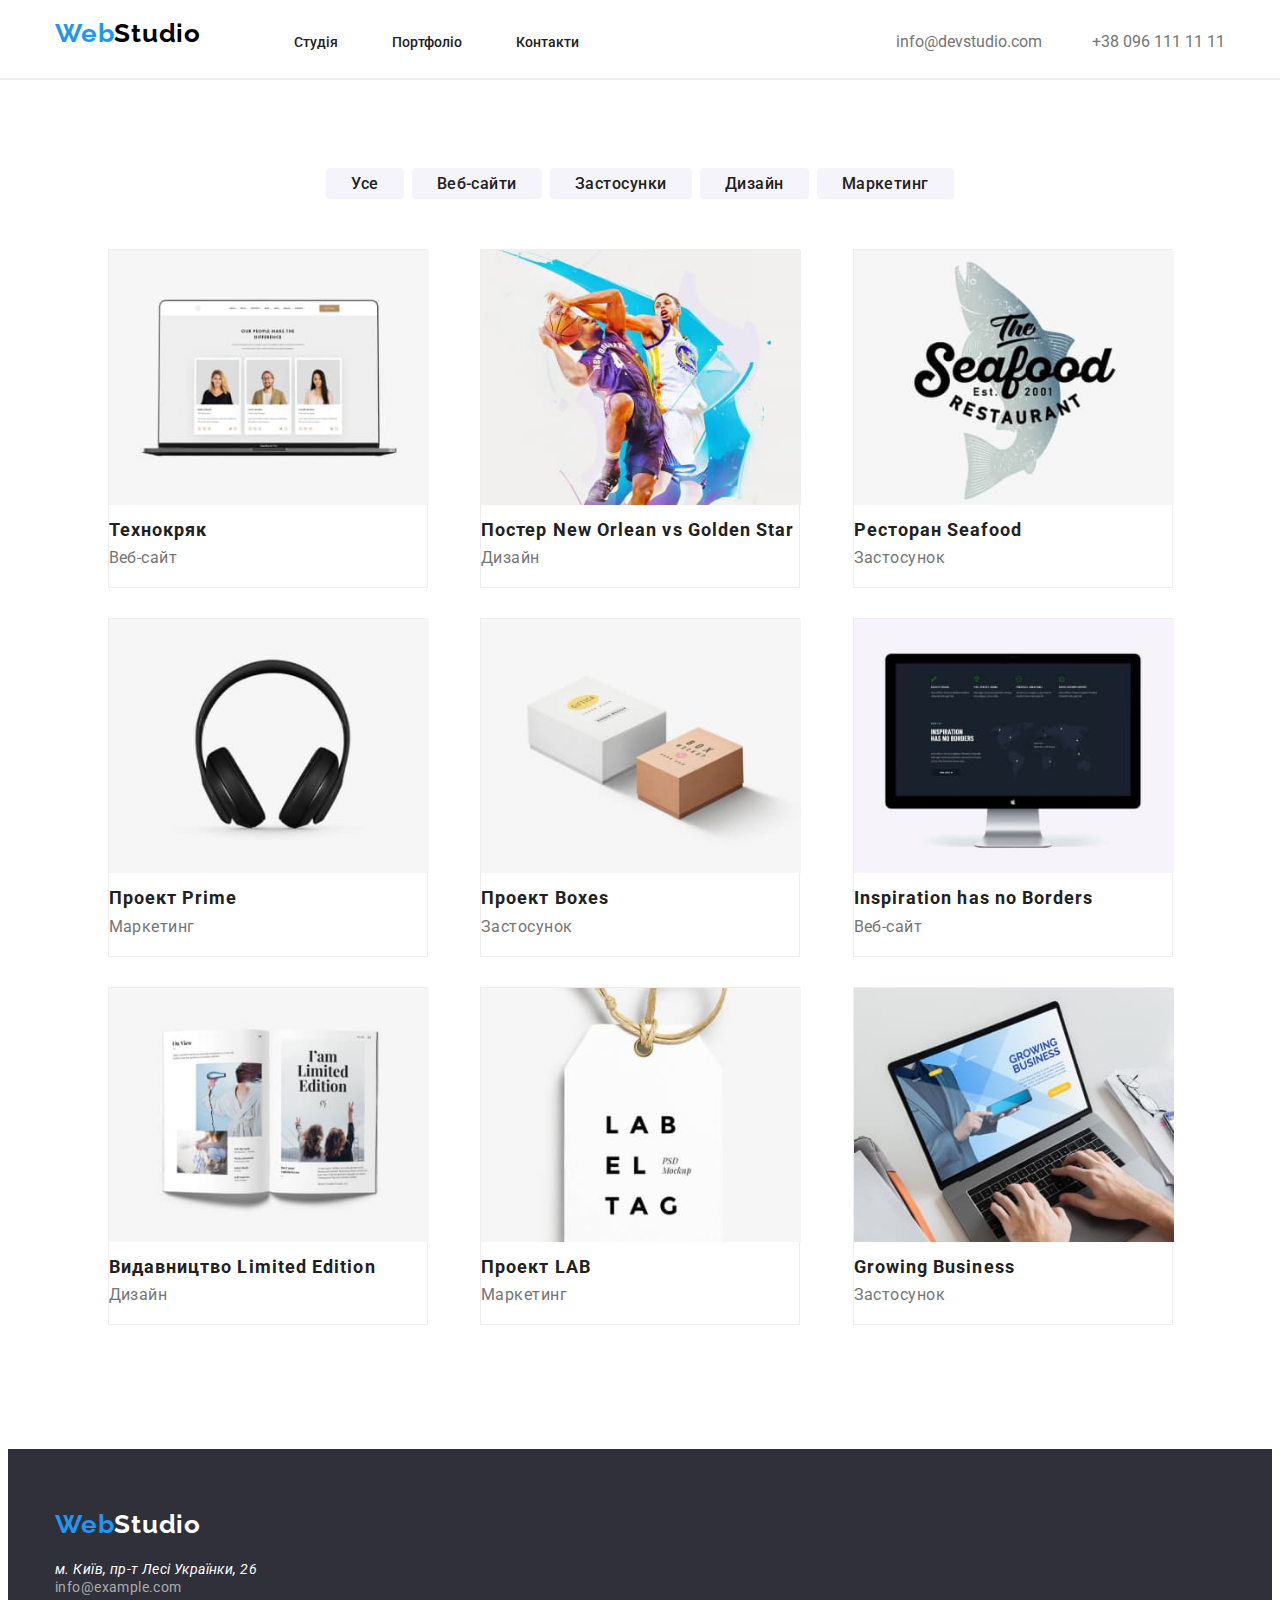
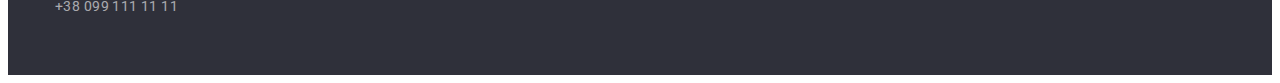
==== portfolio.html @ fb96a98a "add files" ====
<!DOCTYPE html>
<html lang="en">
<head>
    <meta charset="UTF-8">
    <meta http-equiv="X-UA-Compatible" content="IE=edge">
    <meta name="viewport" content="width=device-width, initial-scale=1.0">
    <title>Portfolio</title>
    <link href="https://fonts.googleapis.com/css2?family=Raleway:wght@700&family=Roboto:wght@400;500;700;900&display=swap" rel="stylesheet">
    <link rel="stylesheet" href="style.css">
</head>
<body>
    <!-- Шапка -->
    <header class="page-header">
        <div class="container header-nav">
            <a href="./" class="logo"><span class="logo-span">Web</span>Studio</a>
            <nav>
            <ul class="nav-list">
                <li class="list-item"><a href="./" class="nav-link">Студія</a></li>
                <li class="list-item"><a href="./portfolio.html" rel="noopener noreferer" class="nav-link">Портфоліо</a></li>
                <li class="list-item"><a href="" class="nav-link">Контакти</a></li>
            </ul>
        </nav>

        <ul class="link-list">
            <li class="list-link-item"><a href="mailto:info@devstudio.com" class="info">info@devstudio.com</a></li>
            <li class="list-link-item"><a href="tel:+380961111111" class="info">+38 096 111 11 11</a></li>
        </ul>
        <hr class="line">
    </div>   
    </header>

    <main>
        <!-- Посилання -->
        <section>
            <div class="filt_div container">
                <ul class="filter">
                    <li class="li-button"><a href="portfolio.html" class="link-text">Усе</a></li>
                    <li class="li-button"><a href="web-sait.html" class="link-text">Веб-сайти</a></li>
                    <li class="li-button"><a href="zastosunku.html" class="link-text">Застосунки</a></li>
                    <li class="li-button"><a href="duzain.html" class="link-text">Дизайн</a></li>
                    <li class="li-button"><a href="marketung.html" class="link-text">Маркетинг</a></li>
                </ul>
            </div>
        </section>
        <!-- Картинки -->
        <section class="seciton">
            <div class="container">
                <ul class="examples">
                    <li class="portfolio_li"><a href="">
                            <img src="portfolio/noutbook.jpg" alt="img" class="portfolio_image">
                            <p class="items-descritption">Технокряк</p>
                            <p class="portfolio-description">Веб-сайт</p>
                        </a>
                    </li>
                    <li class="portfolio_li"><a href="">
                        <img src="portfolio/kartuna.jpg" alt="img" class="portfolio_image">
                            <p class="items-descritption">Постер New Orlean vs Golden Star</p>
                            <p class="portfolio-description">Дизайн</p>
                        </a>
                    </li>
                    <li class="portfolio_li"><a href="">
                        <img src="portfolio/seafood.jpg" alt="img" class="portfolio_image">
                            <p class="items-descritption">Ресторан Seafood</p>
                            <p class="portfolio-description">Застосунок</p>
                        </a>
                    </li>
                    <li class="portfolio_li"><a href="">
                        <img src="portfolio/navushnuki.jpg" alt="img" class="portfolio_image">
                            <p class="items-descritption">Проект Prime</p>
                            <p class="portfolio-description">Маркетинг</p>
                        </a>
                    </li>
                    <li class="portfolio_li"><a href="">
                        <img src="portfolio/korobku.jpg" alt="img" class="portfolio_image">
                            <p class="items-descritption">Проект Boxes</p>
                            <p class="portfolio-description">Застосунок</p>
                        </a>
                    </li>
                    <li class="portfolio_li"><a href="">
                        <img src="portfolio/monitor.jpg" alt="img" class="portfolio_image">
                            <p class="items-descritption">Inspiration has no Borders</p>
                            <p class="portfolio-description">Веб-сайт</p>
                        </a>
                    </li>
                    <li class="portfolio_li"><a href="">
                        <img src="portfolio/knuga.jpg" alt="img" class="portfolio_image">
                            <p class="items-descritption">Видавництво Limited Edition</p>
                            <p class="portfolio-description">Дизайн</p>
                        </a>
                    </li>
                    <li class="portfolio_li"><a href="">
                        <img src="portfolio/labeltag.jpg" alt="img" class="portfolio_image">
                            <p class="items-descritption">Проект LAB</p>
                            <p class="portfolio-description">Маркетинг</p>
                        </a>
                    </li>
                    <li class="portfolio_li"><a href="">
                        <img src="portfolio/noutbook2.jpg" alt="img" class="portfolio_image">
                            <p class="items-descritption">Growing Business</p>
                            <p class="portfolio-description">Застосунок</p>
                        </a>
                    </li>
                </ul> 
            </div>           
        </section>
        
    </main>

    <!-- Підвал -->
    <footer class="footer_port">
        <div class="container">
            <a href="" class="logofooter"><span class="logo-span">Web</span>Studio</a>
        <address class="address">м. Київ, пр-т Лесі Українки, 26</address>
        <ul>
            <li><a href="mailto:info@example.com" class="footer-link">info@example.com</a></li>
            <li><a href="tel:+380961111111" class="footer-link">+38 099 111 11 11</a></li>
        </ul>
        </div>
    </footer>
</body>
</html>
---- style.css ----
html{
    box-sizing: border-box;
}

*,
*::before,
*::after{
    box-sizing: inherit;
}

:root{
    --primary-color: #212121;
    --text-color: #757575;
    --secondary-color: #FFFFFF;
    --secondary-link-color: rgba(255, 255, 255, 0.6);
    --accent-color: #2196F3;
    --grey: #F5F4FA;
    --svg: #AFB1B8;
}

/* header */

.logo{
    color: #000000;
    font-family: Raleway, sans-serif;
    font-weight: 700;
    font-size: 26px;
    line-height: 1.2;
    letter-spacing: 0.03em;
    margin-top: 10px;
    margin-bottom: 25px;

}
.logo-span,
.nav-link:hover,
.nav-link:focus,
.info:hover,
.info:focus
{
    color: var(--accent-color);
}

.nav-link{
    color: var(--primary-color);
    font-family: Roboto, sans-serif;
    font-weight: 500;
    font-size: 14px;
    line-height: 1.2;
    
}

.list-item{
    color: var(--text-color) ;
    margin-right: 54px;

}

.list-item:last-child{
    margin-right: 0;
}

/* Hero-section */

.hero-section{
    background-color: #2F303A;
    padding-bottom: 200px;
    padding-top: 200px;
    text-align: center;
    background-image: linear-gradient(
        to right,
        rgba(47, 48, 58, 0.4),
        rgba(47, 48, 58, 0.4)
    ),
    url(./img/background.jpg);
    background-position: center;
    background-size: cover;
    background-repeat: no-repeat;
}

.hero-title{
    color: var(--secondary-color);
    font-family: Roboto, sans-serif;
    font-weight: 900;
    font-size: 44px;
    line-height: 1.2;
    margin-right: auto;
    margin-left: auto;
    margin-bottom: 30px;
    letter-spacing: 0.06em;
}

.nav-list{
    list-style: none;
    display: flex;
    margin-left: 93px;
}

.head-title{
    color: var(--primary-color);
    font-family: Roboto, sans-serif;
    font-weight: 700;
    font-size: 14px;
    line-height: 1.2;
    letter-spacing: 0.03em;
}

.names{
    color: var(--primary-color);
    font-family: Roboto, sans-serif;
    font-weight: 500;
    font-size: 16px;
    line-height: 1.2;
    letter-spacing: 0.03em;
    margin-bottom: 10px;
}

.items-descritption{
    color: var(--primary-color);
    font-family: Roboto, sans-serif;
    font-weight: 700;
    font-size: 18px;
    line-height: 1.2px;
    letter-spacing: 0.06em;
    margin-top: 20px;
}

.h2-title{
    color: var(--primary-color);
    font-family: Roboto, sans-serif;
    font-weight: 700;
    font-size: 36px;
    line-height: 1.2;
    text-align: center;
    letter-spacing: 0.03em;
    margin-bottom: 50px;
    }

.description{
    color: var(--text-color);
    font-family: Roboto, sans-serif;
    font-weight: 400;
    font-size: 16px;
    line-height: 1.2;
    letter-spacing: 0.03em;
    margin-bottom: 16px;
}

.features-description{
    color: var(--text-color);
    font-family: Roboto, sans-serif;
    font-weight: 400;
    font-weight: 400;
    font-size: 14px;
    line-height: 1.2;
    letter-spacing: 0.03em;
}

.address{
    color: var(--secondary-color);
    font-family: Roboto, sans-serif;
    font-weight: 400;
    font-size: 14px;
    line-height: 1.2;
    margin-top: 20px;
    letter-spacing: 0.03em;
}

.footer{
    background-color: #2F303A;
    padding-top: 60px;
    padding-bottom: 60px;
}

.footer_div{
    display: flex;
}

.footer_port{
    background-color: #2F303A;
    padding-top: 60px;
    padding-bottom: 60px;
    margin-top: 94px;
}

.footer-link{
    color: var(--secondary-link-color);
    font-family: Roboto, sans-serif;
    font-weight: 400;
    font-size: 14px;
    line-height: 1.2;
    margin-top: 9px;
    letter-spacing: 0.03em;
}

.button{
    background-color: var(--accent-color);
    color: var(--secondary-color);
    font-family: Roboto, sans-serif;
    font-weight: 700;
    font-size: 16px;
    line-height: 1.2;
    text-align: center;
    border: none;
    border-radius: 4px;
    min-width: 200px;
    height: 50px;
    display: inline-block;
    padding: 10px 25px;
    box-shadow: 0px 4px 4px rgb(0 0 0 / 15%);
    letter-spacing: 0.06em;
}

body{
    color: var(--text-color);
    background-color: #FFFFFF;
    font-family: roboto, sans-serif;
}

a{
    text-decoration: none;
}

ul{
    list-style: none;
    margin: 0;
    padding: 0;
}

.logofooter{
    color: var(--secondary-color);
    font-family: Raleway, sans-serif;
    font-weight: 700;
    font-size: 26px;
    line-height: 1.2;
    letter-spacing: 0.03em;
}

.team{
    background-color: #F5F4FA;
}

.container{
    width: 1200px;
    margin-right: auto;
    margin-left: auto;
    padding-left: 15px;
    padding-right: 15px;
    margin-top: 0px;
}

h1,
h2,
h3,
p,
ul{
    margin-top: 0;
}

.section{
    padding-top: 94px;
    padding-bottom: 94px;
    margin-top: 0;
    margin-bottom: 0;
}

.header-nav, 
.link-list
{
    display: flex;
    align-items: center;
    justify-content: flex-start;
}

.nav-list{
    display: flex;
}

.link-list li + li{
    margin-left: 50px;
}

.link-list{
    margin-left: auto;
}

.header-nav{
    margin-bottom: 0;

}

.features{
    display: flex;
    justify-content: space-between;
}

.features-item{
    width: 270px;
}

.images{
    display: flex;
    justify-content: center;
}



.visually-hidden {
    position: absolute;
    width: 1px;
    height: 1px;
    border: 0;
    margin: -1px;
    padding: 0;
    clip: rect(0 0 0 0);
    overflow: hidden;
  } 

.image{
    width: 370px;
}

.image_li:not(:last-child){
    margin-right: 30px;
}

.people{
    display: flex;
}

.team_card{
    background-color: #FFFFFF;
    box-shadow: 0px 2px 1px 0px #00000033;
    box-shadow: 0px 1px 1px 0px #00000024;
    box-shadow: 0px 1px 3px 0px #0000001F;
    text-align: center;
    border-radius: 0px 0px 4px 4px;
    width: 270px;
    padding-bottom: 30px;
}

.team_card:not(:last-child){
    margin-right: 30px;
}

.team-img{
    width: 270px;
    height: 260px;
    margin-bottom: 30px;
}

.line{
position: absolute;
width: 100%;
height: 0px;
left: 0px;
top: 70px;
border: 0.5px solid #ECECEC;
}

.filter{
    display: flex;
    justify-content: center;
}

.filt_div{
    display: flex;
    justify-content: center;
    margin-top: 94px;
}

.portfolio_image{
    width: 320px;
}

.portfolio-description{
    color: var(--text-color);
    font-family: Roboto, sans-serif;
    font-weight: 400;
    font-size: 16px;
    line-height: 1.2;
    letter-spacing: 0.03em;
    margin-bottom: 20px;
}

.portfolio_li{
    border: 1px solid #EEEEEE;
    width: 320px;
    margin-bottom: 30px;
}

.examples{
    display: flex;
    flex-wrap: wrap;
    justify-content: space-evenly;
}

.link-text:hover,
.link-text:focus
{
    background-color: var(--accent-color);
    color: var(--secondary-color);
}

.link-text{
    color: var(--primary-color);
    font-family: Roboto, sans-serif;
    font-weight: 500;
    font-size: 16px;
    line-height: 1.2;
    letter-spacing: 0.03em;
    display: inline-block;
    border-radius: 4px;
    padding: 6px 25px;
    background-color: #F5F4FA;
    margin-bottom: 50px;
    min-width: 73px;
}

.li-button:not(:last-child){
    margin-right: 8px;
}

.features-icon{
    background-color: var(--grey);
    width: 270px;
    height: 120px;
    display: flex;
    justify-content: center;
    align-items: center;
    margin-bottom: 30px;
}

.info{
    display: flex;
    align-items: center;
    color: var(--text-color);
}

.nav-icons{
    margin-right: 10px;
    fill: currentColor;
}

.link-list .info:hover,
.link-list .info:focus
{
    fill: var(--accent-color);
}

.social-network-list{
    display: flex;
    justify-content: center;
}

.social-li:not(:last-child){
    margin-right: 10px;
}

.klientu{
    display: flex;
}

.klient-a{
    width: 170px;
    height: 90px;
    border: 1px solid var(--svg);
    border-radius: 4px;
    display: flex;
    justify-content: center;
    align-items: center;
    fill: var(--svg);
}

.klient-a:hover
{
    fill: var(--accent-color);
    border: 1px solid var(--accent-color);
}

.klient-li:not(:last-child){
    margin-right: 30px;
}

.social-link{
    display: inline-flex;
    align-items: center;
    justify-content: center;
    width: 44px;
    height: 44px;
    border-radius: 50%;
}

.social-link:hover,
.social-link:focus
{
    fill: var(--secondary-color);
    background-color: var(--accent-color);
}

.social-link{
    fill: var(--svg);
}

.footer-icons{
    display: flex;
}

.join{
    margin-left: 70px;
    margin-top: 12px;
}

.join h3{
    font-family: Roboto, sans-serif;
    font-weight: 700;
    font-size: 14px;
    line-height: 1.2;
    letter-spacing: 0.03em;
    color: var(--secondary-color);
}

.footer-icon{
    fill: var(--secondary-color);
}

.footer-social-link{
    display: inline-flex;
    align-items: center;
    justify-content: center;
    width: 44px;
    height: 44px;
    border-radius: 50%;
    background-color: rgba(255, 255, 255, 0.1);;
}

.footer-social-link:hover{
    background-color: var(--accent-color);
}
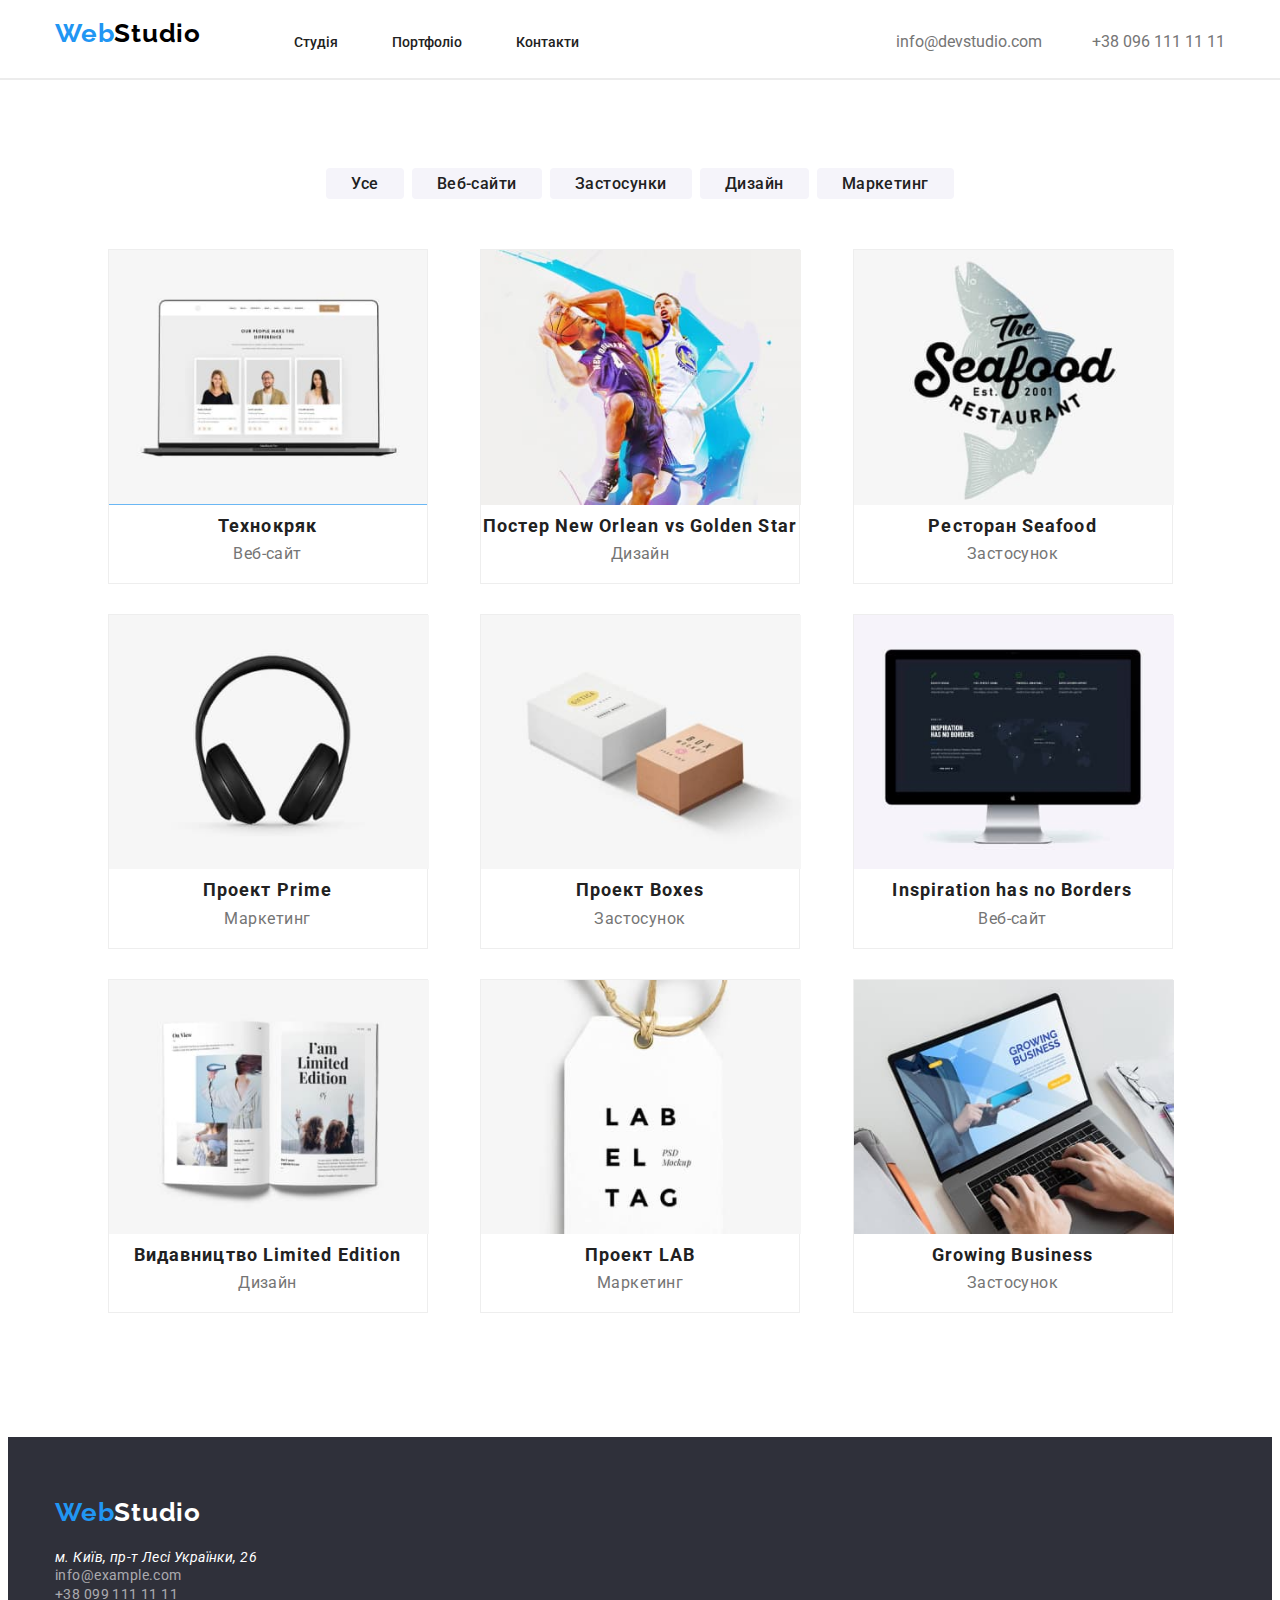
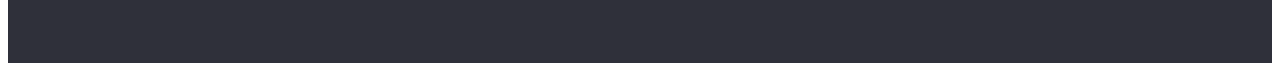
==== commit cdd26263: "add hover for cards" ====
--- a/portfolio.html
+++ b/portfolio.html
@@ -46,25 +46,39 @@
         <section class="seciton">
             <div class="container">
                 <ul class="examples">
-                    <li class="portfolio_li"><a href="">
-                            <img src="portfolio/noutbook.jpg" alt="img" class="portfolio_image">
-                            <p class="items-descritption">Технокряк</p>
-                            <p class="portfolio-description">Веб-сайт</p>
+                    <li class="portfolio_li">
+                        <a href="" class="link-thumb">
+                            <div class="img-thumb">
+                                <img src="portfolio/noutbook.jpg" alt="img" class="portfolio_image">
+                                <div class="overlay">
+                                    <p>Технокрик це сучасний майданчик поширення коронавірусу. 
+                                        Компанії використовують цю платформу для цифрового шпигунства та атак на захищені сервери конкурентів.
+                                    </p>
+                                </div>
+                            </div>
+
+                            <div class="link-div">
+                                <p class="items-descritption">Технокряк</p>
+                                <p class="portfolio-description">Веб-сайт</p>
+                            </div>
                         </a>
                     </li>
-                    <li class="portfolio_li"><a href="">
+                    <li class="portfolio_li">
+                        <a href="">
                         <img src="portfolio/kartuna.jpg" alt="img" class="portfolio_image">
                             <p class="items-descritption">Постер New Orlean vs Golden Star</p>
                             <p class="portfolio-description">Дизайн</p>
                         </a>
                     </li>
-                    <li class="portfolio_li"><a href="">
+                    <li class="portfolio_li">
+                        <a href="">
                         <img src="portfolio/seafood.jpg" alt="img" class="portfolio_image">
                             <p class="items-descritption">Ресторан Seafood</p>
                             <p class="portfolio-description">Застосунок</p>
                         </a>
                     </li>
-                    <li class="portfolio_li"><a href="">
+                    <li class="portfolio_li">
+                        <a href="">
                         <img src="portfolio/navushnuki.jpg" alt="img" class="portfolio_image">
                             <p class="items-descritption">Проект Prime</p>
                             <p class="portfolio-description">Маркетинг</p>
@@ -76,25 +90,29 @@
                             <p class="portfolio-description">Застосунок</p>
                         </a>
                     </li>
-                    <li class="portfolio_li"><a href="">
+                    <li class="portfolio_li">
+                        <a href="">
                         <img src="portfolio/monitor.jpg" alt="img" class="portfolio_image">
                             <p class="items-descritption">Inspiration has no Borders</p>
                             <p class="portfolio-description">Веб-сайт</p>
                         </a>
                     </li>
-                    <li class="portfolio_li"><a href="">
+                    <li class="portfolio_li">
+                        <a href="">
                         <img src="portfolio/knuga.jpg" alt="img" class="portfolio_image">
                             <p class="items-descritption">Видавництво Limited Edition</p>
                             <p class="portfolio-description">Дизайн</p>
                         </a>
                     </li>
-                    <li class="portfolio_li"><a href="">
+                    <li class="portfolio_li">
+                        <a href="">
                         <img src="portfolio/labeltag.jpg" alt="img" class="portfolio_image">
                             <p class="items-descritption">Проект LAB</p>
                             <p class="portfolio-description">Маркетинг</p>
                         </a>
                     </li>
-                    <li class="portfolio_li"><a href="">
+                    <li class="portfolio_li">
+                        <a href="">
                         <img src="portfolio/noutbook2.jpg" alt="img" class="portfolio_image">
                             <p class="items-descritption">Growing Business</p>
                             <p class="portfolio-description">Застосунок</p>
--- a/style.css
+++ b/style.css
@@ -89,6 +89,38 @@
     letter-spacing: 0.06em;
 }
 
+/* Модальне вікно */
+
+.backdrop{
+    position: fixed;
+    top: 0;
+    left: 0;
+    width: 100%;
+    height: 100%;
+    background-color: rgba(0, 0, 0, 0.2);
+}
+
+.modal{
+    position: absolute;
+    top: 50%;
+    left: 50%;
+    width: 528px;
+    height: 581px;
+    background-color: var(--secondary-color);
+    transform: translate(-50%, -50%);
+}
+
+.modal-button{
+    position: absolute;
+    background-image: url(./img/close.svg);
+    width: 30px;
+    height: 30px;
+    top: 8px;
+    right: 8px;
+    border: none;
+    background-color: var(--secondary-color);
+}
+
 .nav-list{
     list-style: none;
     display: flex;
@@ -122,6 +154,7 @@
     line-height: 1.2px;
     letter-spacing: 0.06em;
     margin-top: 20px;
+    text-align: center;
 }
 
 .h2-title{
@@ -369,7 +402,9 @@
 }
 
 .portfolio_image{
+    display: block;
     width: 320px;
+    overflow: hidden;
 }
 
 .portfolio-description{
@@ -380,12 +415,17 @@
     line-height: 1.2;
     letter-spacing: 0.03em;
     margin-bottom: 20px;
+    text-align: center;
 }
 
 .portfolio_li{
     border: 1px solid #EEEEEE;
     width: 320px;
     margin-bottom: 30px;
+}
+
+.portfolio_li:hover{
+    box-shadow: 0px 1px 1px rgba(0, 0, 0, 0.12), 0px 4px 4px rgba(0, 0, 0, 0.06), 1px 4px 6px rgba(0, 0, 0, 0.16);
 }
 
 .examples{
@@ -456,11 +496,11 @@
     margin-right: 10px;
 }
 
-.klientu{
-    display: flex;
-}
-
-.klient-a{
+.customers-list{
+    display: flex;
+}
+
+.customer-a{
     width: 170px;
     height: 90px;
     border: 1px solid var(--svg);
@@ -471,13 +511,13 @@
     fill: var(--svg);
 }
 
-.klient-a:hover
+.customer-a:hover
 {
     fill: var(--accent-color);
     border: 1px solid var(--accent-color);
 }
 
-.klient-li:not(:last-child){
+.customer-li:not(:last-child){
     margin-right: 30px;
 }
 
@@ -535,4 +575,40 @@
 
 .footer-social-link:hover{
     background-color: var(--accent-color);
+}
+
+/* Оверлей на карточках */
+
+.img-thumb{
+    position: relative;
+    overflow: hidden;
+}
+
+.overlay{
+    position: absolute;
+    width: 100%;
+    height: 100%;
+    top: 0;
+    left: 0;
+
+    background-color: rgba(33, 150, 243, 0.9);
+
+    padding: 35px 15px;
+    margin: 0;
+
+    font-family: Roboto, sans-serif;
+    font-weight: 400;
+    font-size: 18px;
+    line-height: 1.5;
+    letter-spacing: 0.03em;
+    color: var(--secondary-color);
+    text-align: center;
+
+    transform: translateY(100%);
+    transition: transform 250ms cubic-bezier(0.4, 0, 0.2, 1);
+}
+
+.link-thumb:hover .overlay,
+.link-thumb:focus .overlay{
+    transform: translateY(0);
 }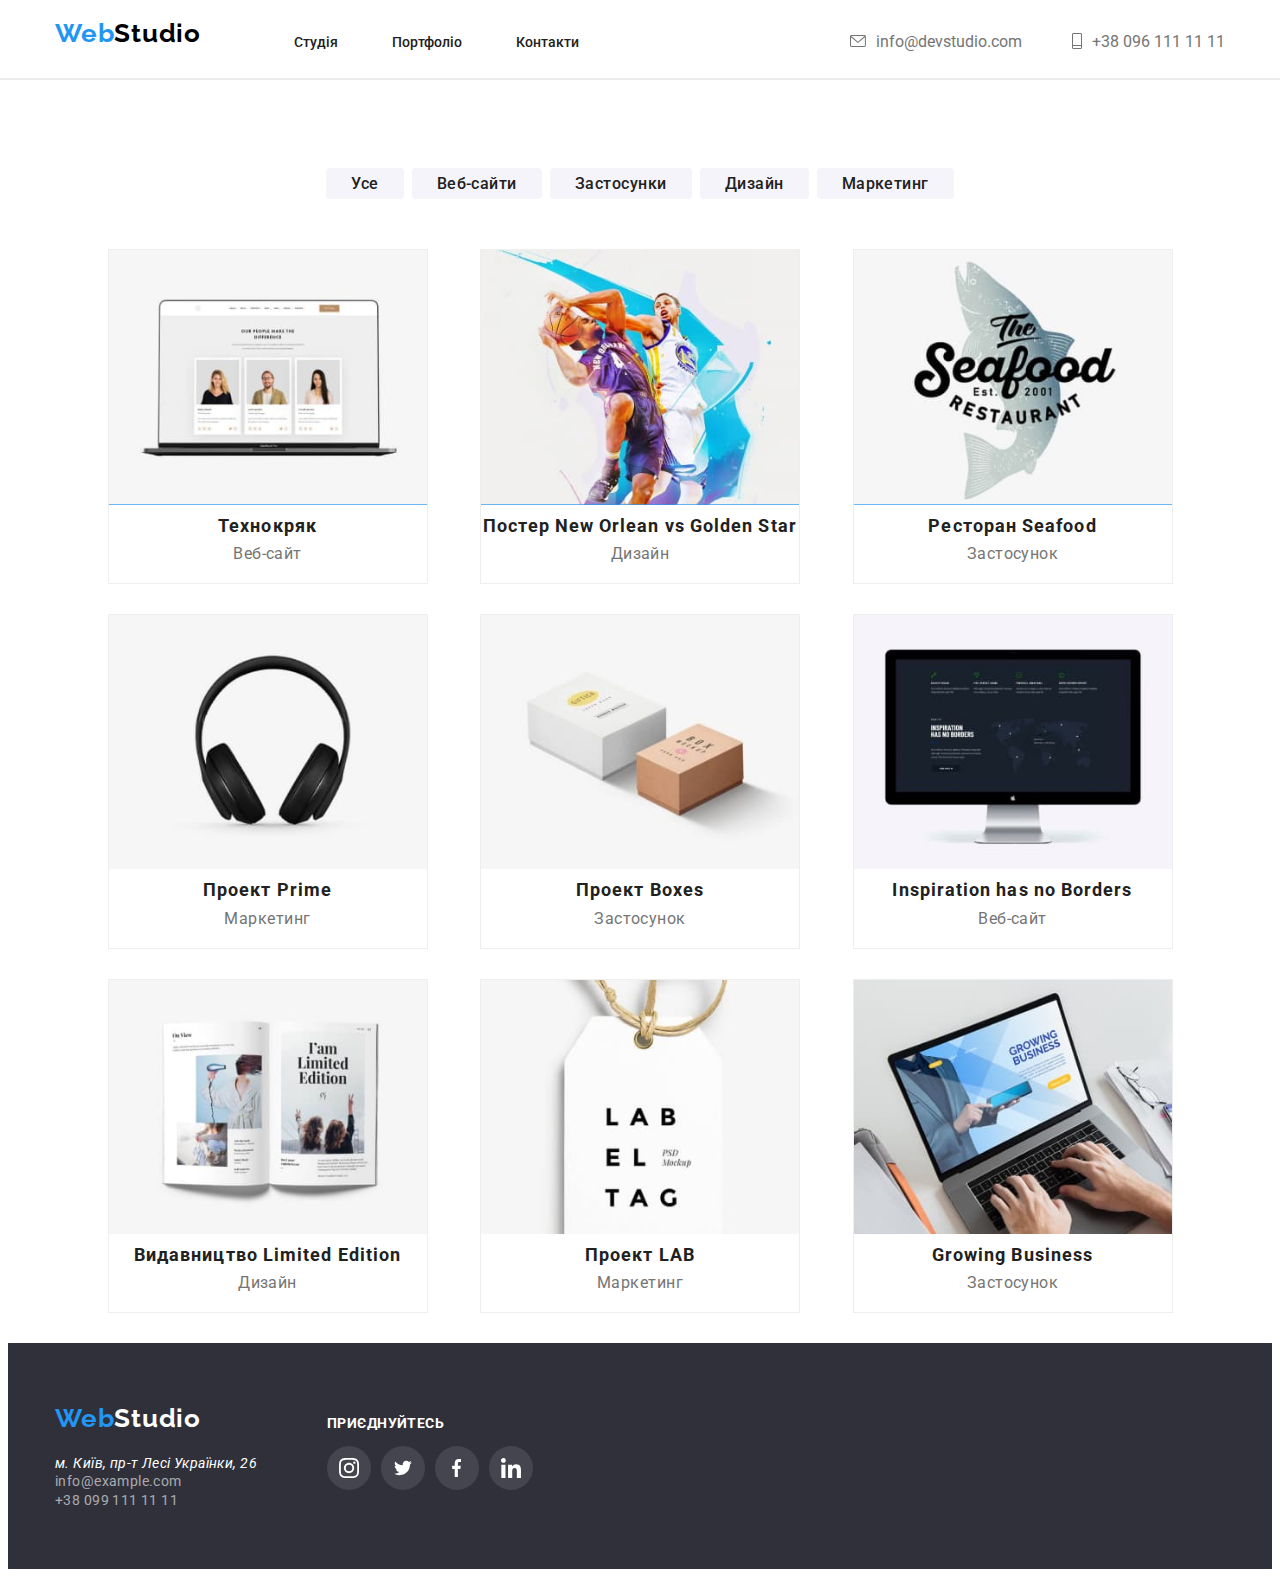
==== commit 4ad99614: "Update portfolio.html" ====
--- a/portfolio.html
+++ b/portfolio.html
@@ -13,7 +13,7 @@
     <header class="page-header">
         <div class="container header-nav">
             <a href="./" class="logo"><span class="logo-span">Web</span>Studio</a>
-            <nav>
+            <nav class="navigation">
             <ul class="nav-list">
                 <li class="list-item"><a href="./" class="nav-link">Студія</a></li>
                 <li class="list-item"><a href="./portfolio.html" rel="noopener noreferer" class="nav-link">Портфоліо</a></li>
@@ -22,8 +22,20 @@
         </nav>
 
         <ul class="link-list">
-            <li class="list-link-item"><a href="mailto:info@devstudio.com" class="info">info@devstudio.com</a></li>
-            <li class="list-link-item"><a href="tel:+380961111111" class="info">+38 096 111 11 11</a></li>
+            <li class="list-link-item">
+                <a href="mailto:info@devstudio.com" class="info">
+                <svg class="nav-icons" width="16" height="12">
+                    <use href="/img/icons.svg#icon-mail"></use>
+                </svg>
+                info@devstudio.com</a>
+            </li>
+            <li class="list-link-item">
+                <a href="tel:+380961111111" class="info">
+                <svg class="nav-icons" width="10" height="16">
+                    <use href="/img/icons.svg#icon-phone"></use>
+                </svg>
+                +38 096 111 11 11</a>
+            </li>
         </ul>
         <hr class="line">
     </div>   
@@ -56,64 +68,119 @@
                                     </p>
                                 </div>
                             </div>
-
-                            <div class="link-div">
-                                <p class="items-descritption">Технокряк</p>
-                                <p class="portfolio-description">Веб-сайт</p>
-                            </div>
-                        </a>
-                    </li>
-                    <li class="portfolio_li">
-                        <a href="">
-                        <img src="portfolio/kartuna.jpg" alt="img" class="portfolio_image">
+                            <p class="items-descritption">Технокряк</p>
+                            <p class="portfolio-description">Веб-сайт</p>
+                        </a>
+                    </li>
+                    <li class="portfolio_li">
+                        <a href="" class="link-thumb">
+                            <div class="img-thumb">
+                                <img src="portfolio/kartuna.jpg" alt="img" class="portfolio_image">
+                                <div class="overlay">
+                                    <p>Технокрик це сучасний майданчик поширення коронавірусу. 
+                                        Компанії використовують цю платформу для цифрового шпигунства та атак на захищені сервери конкурентів.
+                                    </p>
+                                </div>
+                            </div>
                             <p class="items-descritption">Постер New Orlean vs Golden Star</p>
                             <p class="portfolio-description">Дизайн</p>
                         </a>
                     </li>
                     <li class="portfolio_li">
-                        <a href="">
-                        <img src="portfolio/seafood.jpg" alt="img" class="portfolio_image">
+                        <a href="" class="link-thumb">
+                            <div class="img-thumb">
+                                <img src="portfolio/seafood.jpg" alt="img" class="portfolio_image">
+                                <div class="overlay">
+                                    <p>Технокрик це сучасний майданчик поширення коронавірусу. 
+                                        Компанії використовують цю платформу для цифрового шпигунства та атак на захищені сервери конкурентів.
+                                    </p>
+                                </div>
+                            </div>
+                            
                             <p class="items-descritption">Ресторан Seafood</p>
                             <p class="portfolio-description">Застосунок</p>
                         </a>
                     </li>
                     <li class="portfolio_li">
-                        <a href="">
-                        <img src="portfolio/navushnuki.jpg" alt="img" class="portfolio_image">
+                        <a href="" class="link-thumb">
+                            <div class="img-thumb">
+                                <img src="portfolio/navushnuki.jpg" alt="img" class="portfolio_image">
+                                <div class="overlay">
+                                    <p>Технокрик це сучасний майданчик поширення коронавірусу. 
+                                        Компанії використовують цю платформу для цифрового шпигунства та атак на захищені сервери конкурентів.
+                                    </p>
+                                </div>
+                            </div>
                             <p class="items-descritption">Проект Prime</p>
                             <p class="portfolio-description">Маркетинг</p>
                         </a>
                     </li>
-                    <li class="portfolio_li"><a href="">
-                        <img src="portfolio/korobku.jpg" alt="img" class="portfolio_image">
+                    <li class="portfolio_li">
+                        <a href="" class="link-thumb">
+                            <div class="img-thumb">
+                                <img src="portfolio/korobku.jpg" alt="img" class="portfolio_image">
+                                <div class="overlay">
+                                    <p>Технокрик це сучасний майданчик поширення коронавірусу. 
+                                        Компанії використовують цю платформу для цифрового шпигунства та атак на захищені сервери конкурентів.
+                                    </p>
+                                </div>
+                            </div>
                             <p class="items-descritption">Проект Boxes</p>
                             <p class="portfolio-description">Застосунок</p>
                         </a>
                     </li>
                     <li class="portfolio_li">
-                        <a href="">
-                        <img src="portfolio/monitor.jpg" alt="img" class="portfolio_image">
+                        <a href="" class="link-thumb">
+                            <div class="img-thumb">
+                                <img src="portfolio/monitor.jpg" alt="img" class="portfolio_image">
+                                <div class="overlay">
+                                    <p>Технокрик це сучасний майданчик поширення коронавірусу. 
+                                        Компанії використовують цю платформу для цифрового шпигунства та атак на захищені сервери конкурентів.
+                                    </p>
+                                </div>
+                            </div>
                             <p class="items-descritption">Inspiration has no Borders</p>
                             <p class="portfolio-description">Веб-сайт</p>
                         </a>
                     </li>
                     <li class="portfolio_li">
-                        <a href="">
-                        <img src="portfolio/knuga.jpg" alt="img" class="portfolio_image">
+                        <a href="" class="link-thumb">
+                            <div class="img-thumb">
+                                <img src="portfolio/knuga.jpg" alt="img" class="portfolio_image">
+                                <div class="overlay">
+                                    <p>Технокрик це сучасний майданчик поширення коронавірусу. 
+                                        Компанії використовують цю платформу для цифрового шпигунства та атак на захищені сервери конкурентів.
+                                    </p>
+                                </div>
+                            </div>
                             <p class="items-descritption">Видавництво Limited Edition</p>
                             <p class="portfolio-description">Дизайн</p>
                         </a>
                     </li>
                     <li class="portfolio_li">
-                        <a href="">
-                        <img src="portfolio/labeltag.jpg" alt="img" class="portfolio_image">
+                        <a href="" class="link-thumb">
+                            <div class="img-thumb">
+                                <img src="portfolio/labeltag.jpg" alt="img" class="portfolio_image">
+                                <div class="overlay">
+                                    <p>Технокрик це сучасний майданчик поширення коронавірусу. 
+                                        Компанії використовують цю платформу для цифрового шпигунства та атак на захищені сервери конкурентів.
+                                    </p>
+                                </div>
+                            </div>
                             <p class="items-descritption">Проект LAB</p>
                             <p class="portfolio-description">Маркетинг</p>
                         </a>
                     </li>
                     <li class="portfolio_li">
-                        <a href="">
-                        <img src="portfolio/noutbook2.jpg" alt="img" class="portfolio_image">
+                        <a href="" class="link-thumb">
+                            <div class="img-thumb">
+                                <img src="portfolio/noutbook2.jpg" alt="img" class="portfolio_image">
+                                <div class="overlay">
+                                    <p>Технокрик це сучасний майданчик поширення коронавірусу. 
+                                        Компанії використовують цю платформу для цифрового шпигунства та атак на захищені сервери конкурентів.
+                                    </p>
+                                </div>
+                            </div>
                             <p class="items-descritption">Growing Business</p>
                             <p class="portfolio-description">Застосунок</p>
                         </a>
@@ -125,14 +192,26 @@
     </main>
 
     <!-- Підвал -->
-    <footer class="footer_port">
-        <div class="container">
-            <a href="" class="logofooter"><span class="logo-span">Web</span>Studio</a>
-        <address class="address">м. Київ, пр-т Лесі Українки, 26</address>
-        <ul>
-            <li><a href="mailto:info@example.com" class="footer-link">info@example.com</a></li>
-            <li><a href="tel:+380961111111" class="footer-link">+38 099 111 11 11</a></li>
-        </ul>
+    <footer class="footer">
+        <div class="container footer_div">
+            <div>
+                <a href="" class="logofooter"><span class="logo-span">Web</span>Studio</a>
+                <address class="address">м. Київ, пр-т Лесі Українки, 26</address>
+                <ul>
+                    <li><a href="mailto:info@example.com" class="footer-link">info@example.com</a></li>
+                    <li><a href="tel:+380961111111" class="footer-link">+38 099 111 11 11</a></li>
+                </ul>
+            </div>
+            
+            <div class="join">
+                <h3>ПРИЄДНУЙТЕСЬ</h3>
+                <ul class="footer-icons">
+                    <li class="social-li"><a class="footer-social-link" href=""><svg class="footer-icon" width="20" height="20"><use href="./img/icons.svg#icon-instagram"></use></svg></a></li>
+                    <li class="social-li"><a class="footer-social-link" href=""><svg class="footer-icon" width="20" height="16"><use href="./img/icons.svg#icon-twitter"></use></svg></a></li>
+                    <li class="social-li"><a class="footer-social-link" href=""><svg class="footer-icon" width="10" height="20"><use href="./img/icons.svg#icon-facebook"></use></svg></a></li>
+                    <li class="social-li"><a class="footer-social-link" href=""><svg class="footer-icon" width="20" height="20"><use href="./img/icons.svg#icon-linkedin"></use></svg></a></li>
+                </ul>
+            </div>
         </div>
     </footer>
 </body>
--- a/style.css
+++ b/style.css
@@ -98,6 +98,7 @@
     width: 100%;
     height: 100%;
     background-color: rgba(0, 0, 0, 0.2);
+    /* pointer-events: none; */
 }
 
 .modal{
@@ -108,6 +109,11 @@
     height: 581px;
     background-color: var(--secondary-color);
     transform: translate(-50%, -50%);
+}
+
+.backdrop.is-hidden{
+    opacity: 0;
+    pointer-events: none;
 }
 
 .modal-button{
@@ -119,6 +125,7 @@
     right: 8px;
     border: none;
     background-color: var(--secondary-color);
+    cursor: pointer;
 }
 
 .nav-list{
@@ -241,6 +248,7 @@
     padding: 10px 25px;
     box-shadow: 0px 4px 4px rgb(0 0 0 / 15%);
     letter-spacing: 0.06em;
+    cursor: pointer;
 }
 
 body{
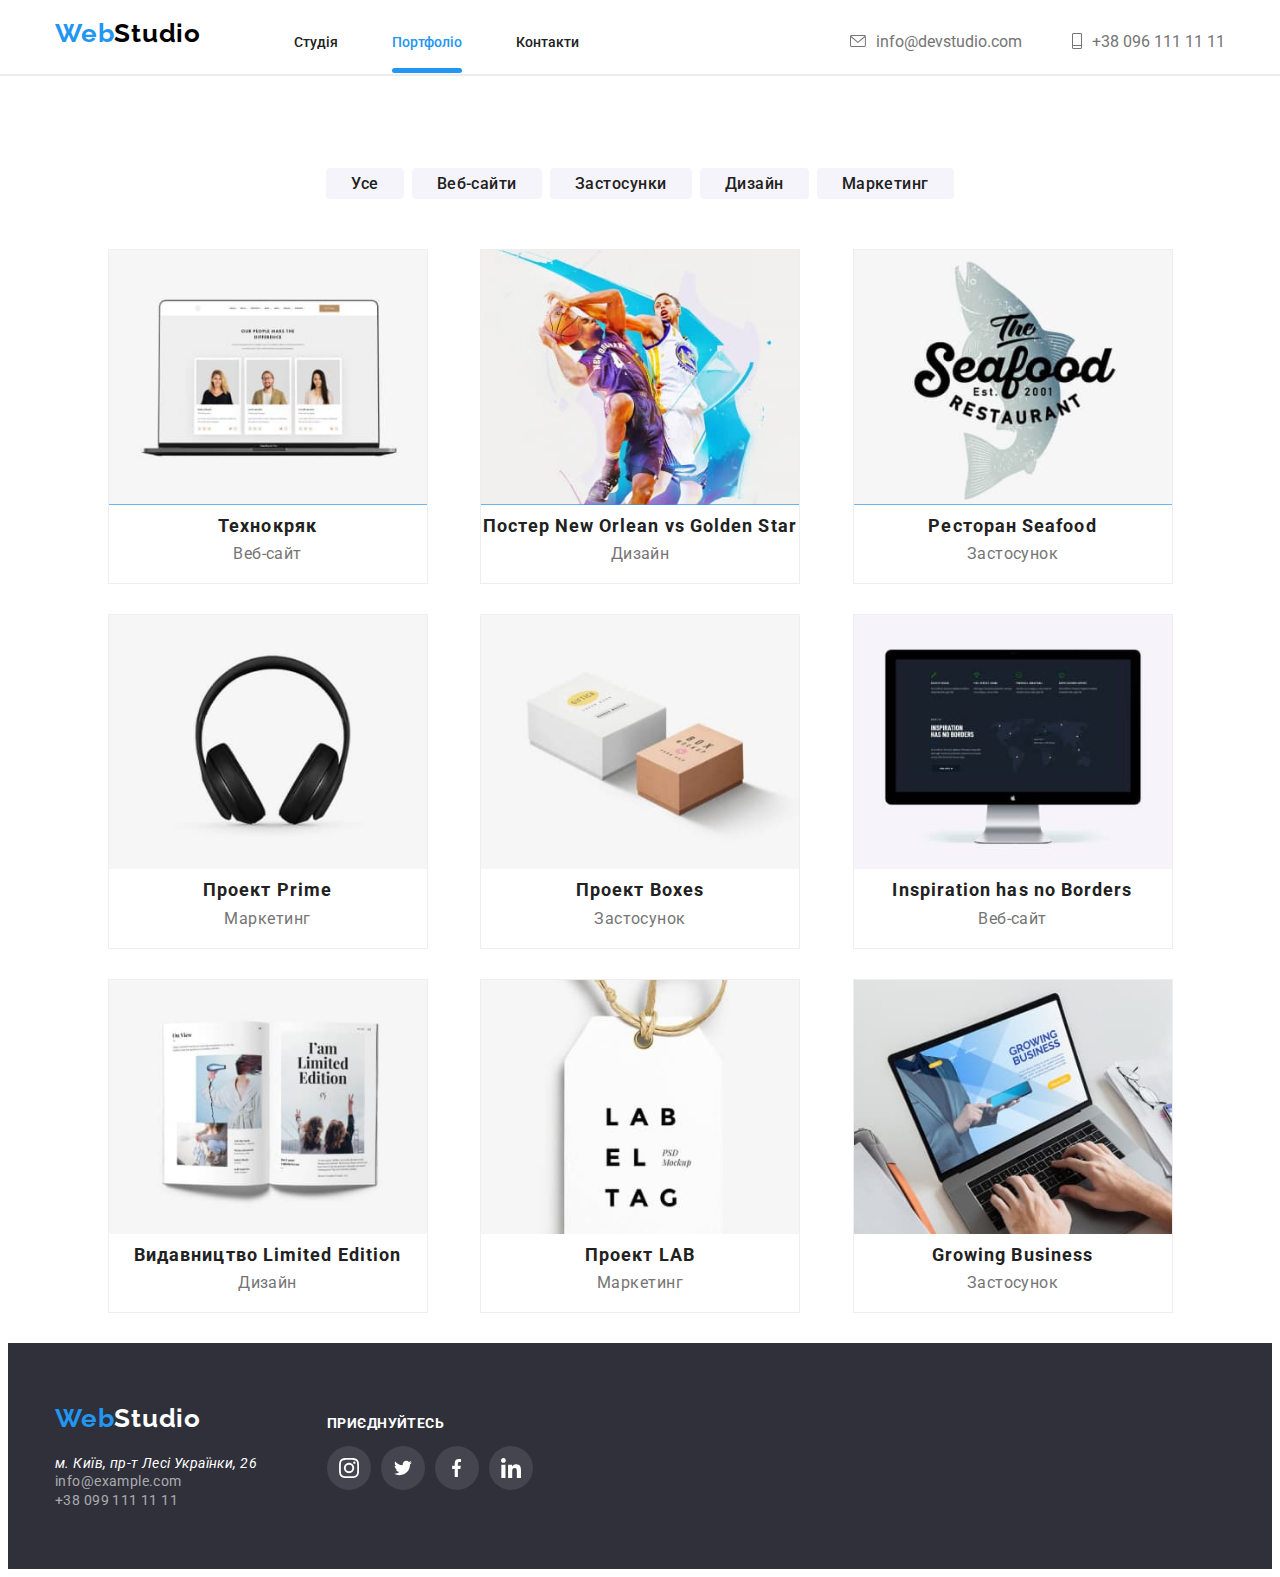
==== commit 93a53c90: "add animation" ====
--- a/portfolio.html
+++ b/portfolio.html
@@ -16,7 +16,7 @@
             <nav class="navigation">
             <ul class="nav-list">
                 <li class="list-item"><a href="./" class="nav-link">Студія</a></li>
-                <li class="list-item"><a href="./portfolio.html" rel="noopener noreferer" class="nav-link">Портфоліо</a></li>
+                <li class="list-item"><a href="./portfolio.html" rel="noopener noreferer" class="nav-link current">Портфоліо</a></li>
                 <li class="list-item"><a href="" class="nav-link">Контакти</a></li>
             </ul>
         </nav>
--- a/style.css
+++ b/style.css
@@ -46,6 +46,9 @@
     font-weight: 500;
     font-size: 14px;
     line-height: 1.2;
+    position: relative;
+    padding-top: 23px;
+    padding-bottom: 23px;
     
 }
 
@@ -98,17 +101,26 @@
     width: 100%;
     height: 100%;
     background-color: rgba(0, 0, 0, 0.2);
-    /* pointer-events: none; */
+    opacity: 1;
+    transition: opacity 300ms cubic-bezier(0.4, 0, 0.2, 1);;
+}
+
+.backdrop.is-hidden .modal{
+    transform: translate(-50%, -50%) scale(0.7);
 }
 
 .modal{
     position: absolute;
     top: 50%;
     left: 50%;
+
     width: 528px;
     height: 581px;
+
     background-color: var(--secondary-color);
-    transform: translate(-50%, -50%);
+
+    transform: translate(-50%, -50%) scale(1);
+    transition: transform 300ms cubic-bezier(0.4, 0, 0.2, 1);
 }
 
 .backdrop.is-hidden{
@@ -134,6 +146,24 @@
     margin-left: 93px;
 }
 
+.nav-list .nav-link.current{
+    color: var(--accent-color);
+}
+
+.nav-list .nav-link.current::after{
+    position: absolute;
+    content: '';
+    bottom: 0;
+    left: 0;
+
+    height: 5px;
+    width: 100%;
+
+    background-color: var(--accent-color);
+
+    border-radius: 4px;
+}
+
 .head-title{
     color: var(--primary-color);
     font-family: Roboto, sans-serif;
@@ -394,7 +424,7 @@
 width: 100%;
 height: 0px;
 left: 0px;
-top: 70px;
+top: 66px;
 border: 0.5px solid #ECECEC;
 }
 
